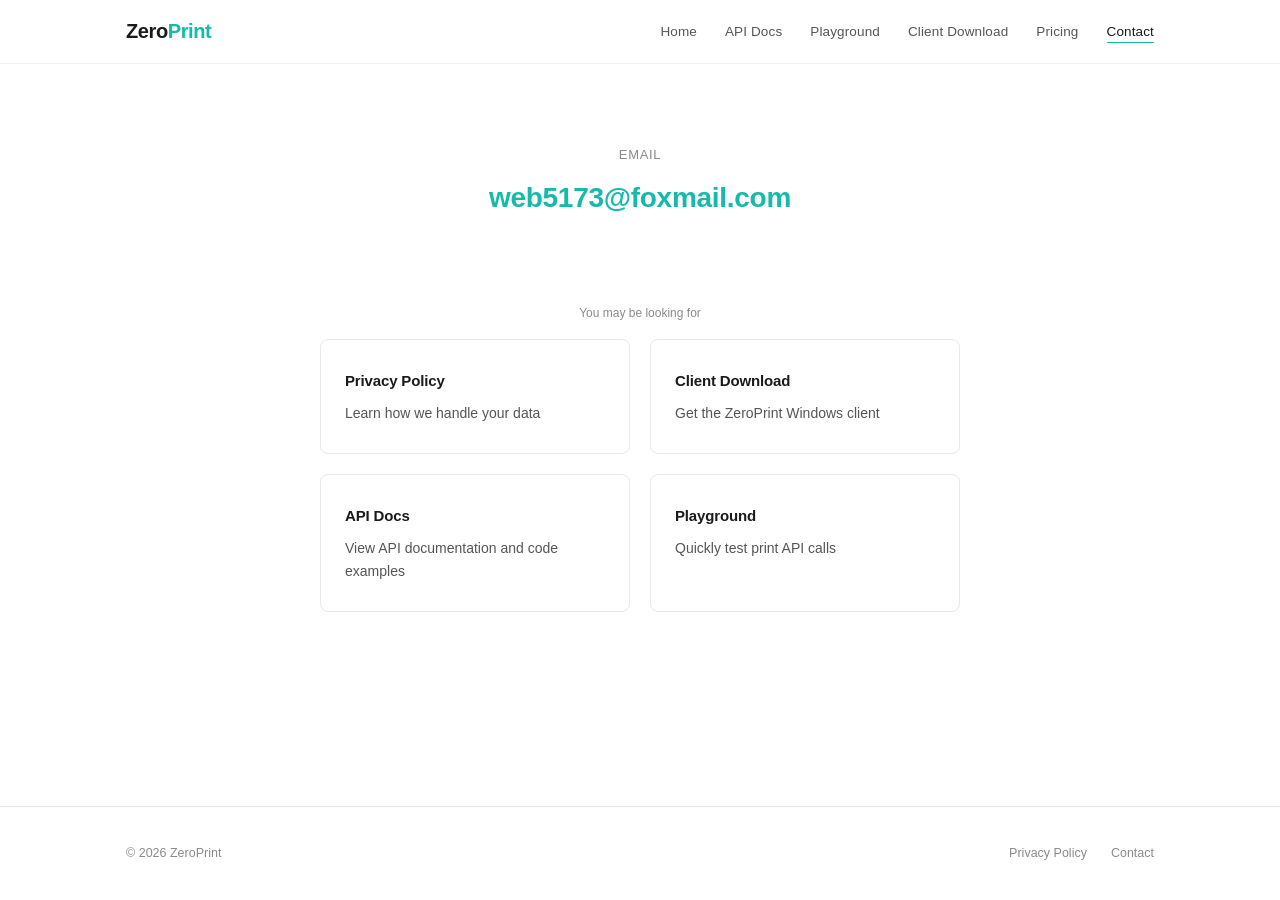
==== contact.html @ 15304c72 "Add files via upload" ====
﻿<!DOCTYPE html>
<html lang="en">
<head>
  <meta charset="UTF-8">
  <meta name="viewport" content="width=device-width, initial-scale=1.0">
  <title>Contact — ZeroPrint</title>
  <meta name="description" content="How to contact the ZeroPrint team? Email web5173@foxmail.com for technical support or enterprise custom solutions.">
  <meta property="og:title" content="Contact — ZeroPrint">
  <meta property="og:description" content="How to contact the ZeroPrint team? Email web5173@foxmail.com for technical support or enterprise custom solutions.">
  <meta property="og:type" content="website">
  <meta property="og:url" content="https://webappprint.com/contact.html">
  <meta property="og:site_name" content="ZeroPrint">
  <meta property="og:locale" content="en_US">
  <link rel="canonical" href="https://webappprint.com/contact.html">
  <meta name="keywords" content="ZeroPrint contact, cloud printing inquiry, print technical support">
  <link rel="stylesheet" href="style.css">
  <script type="application/ld+json">
  {
    "@context": "https://schema.org",
    "@type": "ContactPage",
    "name": "Contact — ZeroPrint",
    "url": "https://webappprint.com/contact.html",
    "description": "Contact the ZeroPrint team for technical support or enterprise custom solutions. web5173@foxmail.com.",
    "mainEntity": {
      "@type": "Organization",
      "name": "ZeroPrint",
      "url": "https://webappprint.com/",
      "contactPoint": {
        "@type": "ContactPoint",
        "contactType": "customer support",
        "availableLanguage": ["English"],
        "url": "https://webappprint.com/contact.html"
      }
    }
  }
  </script>
  <link rel="icon" href="favicon.png" type="image/png">
</head>
<body>

<nav class="nav" id="nav">
  <div class="nav-inner">
    <a href="index.html" class="nav-logo">Zero<span>Print</span></a>
    <button class="nav-toggle" id="navToggle" aria-label="Menu">
      <span></span><span></span><span></span>
    </button>
    <ul class="nav-links" id="navLinks">
      <li><a href="index.html">Home</a></li>
      <li><a href="docs.html">API Docs</a></li>
      <li><a href="playground.html">Playground</a></li>
      <li><a href="download.html">Client Download</a></li>
      <li><a href="pricing.html">Pricing</a></li>
      <li><a href="contact.html" class="active">Contact</a></li>
    </ul>
  </div>
</nav>

<main>
  <div class="container">
    <div style="max-width:640px;margin:0 auto;text-align:center;" class="fade-up">
      <div style="padding:80px 24px 48px;" class="contact-email">
        <p style="font-size:13px;color:var(--ink-3);margin-bottom:8px;letter-spacing:.05em;text-transform:uppercase;">Email</p>
        <p style="font-size:28px;font-weight:600;font-family:var(--font-en);color:var(--accent);letter-spacing:-.01em;">web5173@foxmail.com</p>
      </div>
    </div>
    <div style="max-width:640px;margin:32px auto 0;" class="fade-up">
      <p style="font-size:12px;color:var(--ink-3);text-align:center;margin-bottom:16px;">You may be looking for</p>
      <div class="cards cards-2">
        <a href="privacy.html" class="card" style="display:block;">
          <h3>Privacy Policy</h3>
          <p>Learn how we handle your data</p>
        </a>
        <a href="download.html" class="card" style="display:block;">
          <h3>Client Download</h3>
          <p>Get the ZeroPrint Windows client</p>
        </a>
        <a href="docs.html" class="card" style="display:block;">
          <h3>API Docs</h3>
          <p>View API documentation and code examples</p>
        </a>
        <a href="playground.html" class="card" style="display:block;">
          <h3>Playground</h3>
          <p>Quickly test print API calls</p>
        </a>
      </div>
    </div>
    <div style="height:80px;"></div>
  </div>
</main>

<footer>
  <div class="footer-inner">
    <span>&copy; 2026 ZeroPrint</span>
    <div class="footer-links">
      <a href="privacy.html">Privacy Policy</a>
      <a href="contact.html">Contact</a>
    </div>
  </div>
</footer>

<script>
const io = new IntersectionObserver((entries) => {
  entries.forEach(e => { if (e.isIntersecting) { e.target.classList.add('visible'); io.unobserve(e.target); } });
}, { threshold: 0.15 });
document.querySelectorAll('.fade-up').forEach(el => io.observe(el));
window.addEventListener('scroll', () => { document.getElementById('nav').classList.toggle('scrolled', window.scrollY > 10); });
document.getElementById('navToggle').addEventListener('click', () => { document.getElementById('navLinks').classList.toggle('open'); });
</script>

</body>
</html>
---- style.css ----
﻿/* ── Design Tokens ── */
:root {
  --bg: #ffffff;
  --bg-alt: #f7f8fa;
  --surface: #ffffff;
  --ink: #1a1a1a;
  --ink-2: #555;
  --ink-3: #8a8a8a;
  --accent: #16baaa;
  --accent-hover: #13a096;
  --accent-soft: rgba(22,186,170,.07);
  --border: #e8e8e8;
  --border-light: #f0f0f0;
  --code-bg: #1c1c1e;
  --code-text: #e4e4e7;
  --nav-h: 64px;
  --max-w: 1100px;
  --max-w-narrow: 720px;
  --radius: 3px;
  --font-en: -apple-system, BlinkMacSystemFont, 'Segoe UI', sans-serif;
  --font-body: -apple-system, BlinkMacSystemFont, 'Segoe UI', sans-serif;
  --font-mono: 'SF Mono', 'Menlo', 'Monaco', 'Consolas', 'Courier New', monospace;
}

/* ── Reset ── */
*,*::before,*::after { margin:0; padding:0; box-sizing:border-box; }
html { scroll-behavior: smooth; -webkit-font-smoothing: antialiased; -moz-osx-font-smoothing: grayscale; }
:target { scroll-margin-top: calc(var(--nav-h) + 16px); }
body {
  font-family: var(--font-body);
  font-size: 15.5px;
  line-height: 1.72;
  color: var(--ink);
  background: var(--bg);
  display: flex;
  flex-direction: column;
  min-height: 100vh;
}
a { color: inherit; text-decoration: none; }
img { display: block; max-width: 100%; }
button { font: inherit; cursor: pointer; border: none; background: none; }
ul { list-style: none; }

/* ── Nav ── */
.nav {
  position: fixed; top: 0; left: 0; right: 0; z-index: 100;
  height: var(--nav-h);
  background: rgba(255,255,255,.88);
  backdrop-filter: blur(16px); -webkit-backdrop-filter: blur(16px);
  border-bottom: 1px solid var(--border-light);
  transition: box-shadow .3s;
}
.nav.scrolled { box-shadow: 0 1px 16px rgba(0,0,0,.05); }
.nav-inner {
  max-width: var(--max-w); margin: 0 auto;
  padding: 0 36px; height: 100%;
  display: flex; align-items: center; justify-content: space-between;
}
.nav-logo {
  font-family: var(--font-en);
  font-size: 20px; font-weight: 700;
  letter-spacing: -.02em; color: var(--ink);
}
.nav-logo span { color: var(--accent); }
.nav-links {
  display: flex; align-items: center; gap: 28px;
  list-style: none;
}
.nav-links a {
  font-size: 13.5px; font-weight: 500;
  color: var(--ink-2); letter-spacing: .01em;
  transition: color .2s; position: relative;
}
.nav-links a:hover { color: var(--ink); }
.nav-links a.active { color: var(--ink); }
.nav-links a.active::after {
  content: ''; position: absolute;
  bottom: -4px; left: 0; right: 0;
  height: 1.5px; background: var(--accent); border-radius: 1px;
}

/* Mobile toggle */
.nav-toggle {
  display: none; flex-direction: column; gap: 5px;
  cursor: pointer; background: none; border: none; padding: 4px;
}
.nav-toggle span {
  display: block; width: 20px; height: 2px;
  background: var(--ink); border-radius: 2px; transition: all .3s;
}

/* ── Layout ── */
html.home { scroll-snap-type: y mandatory; }
main { padding-top: var(--nav-h); flex: 1 0 auto; }
.container { max-width: var(--max-w); margin: 0 auto; padding: 0 36px; }
.narrow { max-width: var(--max-w-narrow); margin: 0 auto; padding: 0 36px; }
.text-center { text-align: center; }

/* ── Section ── */
.section { padding: 96px 0; }
.section-sm { padding: 64px 0; }
.snap {
  min-height: calc(100vh - var(--nav-h));
  display: flex; align-items: center;
  scroll-snap-align: start;
  scroll-margin-top: var(--nav-h);
  padding: 0 !important;
}
.snap > .container { width: 100%; }
.section-label {
  font-family: var(--font-en);
  font-size: 11px; font-weight: 600;
  letter-spacing: .12em; text-transform: uppercase;
  color: var(--accent); margin-bottom: 14px;
}
.section-title {
  font-family: var(--font-en);
  font-size: 28px; font-weight: 700;
  letter-spacing: -.02em; line-height: 1.3;
  margin-bottom: 14px;
}
.section-desc {
  font-size: 15px; color: var(--ink-2);
  max-width: 520px; line-height: 1.7;
}

/* ── Hero ── */
.hero {
  min-height: calc(100vh - var(--nav-h));
  display: flex; align-items: center;
  position: relative; overflow: hidden;
  scroll-snap-align: start;
  scroll-margin-top: var(--nav-h);
}
.hero::before {
  content: ''; position: absolute;
  top: -30%; right: -15%; width: 600px; height: 600px;
  background: radial-gradient(circle, var(--accent-soft) 0%, transparent 70%);
  pointer-events: none;
}
.hero-content { position: relative; z-index: 1; padding: 60px 0; }
.hero h1 {
  font-family: var(--font-en);
  font-size: clamp(38px, 5.5vw, 56px);
  font-weight: 700; line-height: 1.18;
  letter-spacing: -.02em; margin-bottom: 22px;
  max-width: 620px;
}
.hero h1 .accent { color: var(--accent); }
.hero-tag {
  display: inline-block; font-size: 12px; font-weight: 500;
  color: var(--accent); background: var(--accent-soft);
  padding: 4px 14px; border-radius: 20px; margin-bottom: 18px;
}
.hero-sub {
  font-size: 16px; color: var(--ink-2);
  max-width: 480px; line-height: 1.75; margin-bottom: 36px;
}
.hero-actions { display: flex; gap: 12px; flex-wrap: wrap; }

/* ── Value Full ── */
.value-full {
  min-height: calc(100vh - var(--nav-h));
  display: flex; align-items: center;
  position: relative; overflow: hidden;
  scroll-snap-align: start;
  scroll-margin-top: var(--nav-h);
}
.value-full-inner {
  display: grid;
  grid-template-columns: 1fr 1fr;
  gap: 48px;
  align-items: center;
  width: 100%;
}
.value-full-reverse {
  direction: rtl;
}
.value-full-reverse > * {
  direction: ltr;
}
.value-full-text h2 {
  font-family: var(--font-en);
  font-size: clamp(32px, 4.5vw, 48px);
  font-weight: 700; line-height: 1.18;
  letter-spacing: -.02em; margin-bottom: 22px;
}
.value-full-text p {
  font-size: 16px; color: var(--ink-2);
  line-height: 1.75;
}
.value-full-tag {
  display: inline-block; font-size: 12px; font-weight: 500;
  color: var(--accent); background: var(--accent-soft);
  padding: 4px 14px; border-radius: 20px; margin-bottom: 18px;
}
.value-full-note {
  margin-top: 20px;
  font-size: 13.5px;
  color: var(--ink-3);
}
.value-full-visual {
  display: flex; align-items: center; justify-content: center;
  min-width: 0;
}

/* ── Buttons ── */
.btn {
  display: inline-flex; align-items: center; gap: 6px;
  padding: 11px 26px; font-size: 14px; font-weight: 500;
  border-radius: var(--radius); transition: all .2s; letter-spacing: .01em;
}
.btn-primary { background: var(--ink); color: var(--bg); }
.btn-primary:hover { background: #333; transform: translateY(-1px); }
.btn-outline { border: 1px solid var(--border); color: var(--ink); background: transparent; }
.btn-outline:hover { border-color: var(--ink); }
.btn-accent { background: var(--accent); color: #fff; }
.btn-accent:hover { background: var(--accent-hover); }
.btn-secondary { background: var(--bg-alt); color: var(--ink); }
.btn-secondary:hover { background: #ecedf0; transform: translateY(-1px); }

/* ── Cards ── */
.cards { display: grid; gap: 20px; }
.cards-3 { grid-template-columns: repeat(3, 1fr); }
.cards-2 { grid-template-columns: repeat(2, 1fr); }
.card {
  padding: 28px 24px;
  border: 1px solid var(--border); border-radius: 8px;
  background: var(--surface);
  transition: border-color .2s, box-shadow .2s;
}
.card:hover { border-color: #ccc; box-shadow: 0 2px 20px rgba(0,0,0,.04); }
.card-icon {
  width: 40px; height: 40px;
  display: flex; align-items: center; justify-content: center;
  border-radius: 10px; background: var(--accent-soft); color: var(--accent);
  font-size: 15px; font-weight: 700; margin-bottom: 16px;
  font-family: var(--font-en);
}
.card h3 { font-size: 15px; font-weight: 600; margin-bottom: 8px; letter-spacing: -.01em; }
.card p { font-size: 14px; color: var(--ink-2); line-height: 1.65; }

/* ── Steps ── */
.steps { display: flex; gap: 48px; counter-reset: step; }
.step { flex: 1; position: relative; counter-increment: step; }
.step::before {
  content: counter(step, decimal-leading-zero);
  font-family: var(--font-en); font-size: 36px; font-weight: 300;
  color: var(--border); line-height: 1; margin-bottom: 14px; display: block;
}
.step h3 { font-size: 15px; font-weight: 600; margin-bottom: 8px; }
.step p { font-size: 14px; color: var(--ink-2); line-height: 1.65; }

/* ── Flow Diagram ── */
.flow {
  display: flex; align-items: flex-start; justify-content: center;
  gap: 0; flex-wrap: wrap;
}
.flow-step { text-align: center; padding: 20px 16px; min-width: 130px; }
.flow-step-num {
  width: 44px; height: 44px; border-radius: 50%;
  display: flex; align-items: center; justify-content: center;
  margin: 0 auto 12px;
  background: var(--ink); color: var(--bg);
  font-family: var(--font-en); font-size: 15px; font-weight: 600;
}
.flow-step h4 { font-size: 14px; font-weight: 600; margin-bottom: 4px; }
.flow-step p { font-size: 13px; color: var(--ink-3); line-height: 1.5; }
.flow-arrow {
  font-size: 18px; color: var(--border); padding: 28px 6px 0;
}

/* Step number in cards */
.step-num {
  width: 44px; height: 44px; border-radius: 50%;
  display: flex; align-items: center; justify-content: center;
  margin: 0 auto 16px;
  background: var(--border-light); color: var(--ink-3);
  font-family: var(--font-en); font-size: 15px; font-weight: 600;
}

/* ── Feature Row ── */
.feature-row {
  display: grid; grid-template-columns: 1fr 1fr;
  gap: 56px; align-items: center;
}
.feature-text h2 { margin-bottom: 14px; }
.feature-text p { margin-bottom: 20px; color: var(--ink-2); line-height: 1.75; }
.feature-list { display: flex; flex-direction: column; gap: 10px; }
.feature-list li {
  display: flex; align-items: flex-start; gap: 10px;
  font-size: 14px; color: var(--ink-2);
}
.feature-list li::before {
  content: ''; width: 5px; height: 5px; border-radius: 50%;
  background: var(--accent); flex-shrink: 0; margin-top: 8px;
}
.feature-visual {
  background: var(--bg-alt); border: 1px solid var(--border);
  border-radius: 10px; padding: 28px;
}

/* ── Compare Table ── */
.compare-table { width: 100%; border-collapse: collapse; font-size: 13.5px; }
.compare-table th, .compare-table td {
  padding: 10px 14px; text-align: left; border-bottom: 1px solid var(--border-light);
}
.compare-table thead th {
  font-weight: 600; color: var(--ink); border-bottom: 2px solid var(--ink);
  font-size: 12.5px;
}
.compare-table tbody tr:hover { background: var(--accent-soft); }
.highlight-yes { color: var(--accent); font-weight: 600; }
.highlight-no { color: var(--ink-3); }

/* ── Code Block ── */
.code-block {
  background: var(--surface);
  border: 1px solid var(--border);
  border-radius: 6px;
  overflow: hidden;
  font-family: var(--font-mono), monospace;
  font-size: 13px;
  line-height: 1.7;
  min-width: 0;
}
.code-block pre {
  padding: 18px;
  overflow-x: auto;
  color: var(--ink);
  margin: 0;
  min-width: 0;
}
.code-block code {
  font-family: var(--font-mono);
  font-size: 13px;
  color: var(--ink);
}
.code-header {
  display: flex; align-items: center; justify-content: space-between;
  padding: 8px 18px; border-bottom: 1px solid var(--border);
}
.code-lang {
  font-size: 11px; font-weight: 500;
  color: var(--ink-3); text-transform: uppercase; letter-spacing: .08em;
  font-family: var(--font-body);
}
.code-copy {
  font-size: 11px;
  color: var(--ink-3);
  cursor: pointer;
  transition: color .2s;
  background: none;
  border: none;
  font-family: var(--font-body);
}
.code-copy:hover { color: var(--ink); }

/* ── Code Tabs ── */
.code-tabs { margin: 20px 0; }
.code-tab-bar {
  display: flex;
  align-items: center;
  gap: 0;
  border-bottom: 1px solid var(--border);
  padding: 0 4px;
}
.code-tab {
  padding: 9px 16px;
  font-size: 13px;
  font-weight: 500;
  color: var(--ink-3);
  cursor: pointer;
  border: none;
  border-bottom: 2px solid transparent;
  background: none;
  font-family: var(--font-body);
  transition: all .2s;
  margin-bottom: -1px;
}
.code-tab:hover { color: var(--ink); }
.code-tab.active {
  color: var(--accent);
  border-bottom-color: var(--accent);
}
.code-tab-copy {
  margin-left: auto;
  padding: 5px 12px;
  font-size: 12px;
  color: var(--ink-3);
  cursor: pointer;
  border: none;
  background: none;
  font-family: var(--font-body);
  transition: color .2s;
  border-radius: var(--radius);
}
.code-tab-copy:hover { color: var(--ink); }
.code-tab-panel { display: none; }
.code-tab-panel.active { display: block; }
.code-tab-panel .code-block { border-radius: 0 0 6px 6px; border-top: none; margin: 0; }

/* ── Inline Code ── */
code {
  font-family: var(--font-mono); font-size: .88em;
  background: var(--bg-alt); padding: 2px 6px;
  border-radius: 3px; color: var(--accent);
}

/* ── Table ── */
.table-wrap { overflow-x: auto; margin: 24px 0; min-width: 0; }
table { width: 100%; border-collapse: collapse; font-size: 14px; }
thead th {
  text-align: left; font-weight: 600;
  padding: 12px 16px; border-bottom: 2px solid var(--ink);
  font-size: 13px; white-space: nowrap;
}
tbody td { padding: 11px 16px; border-bottom: 1px solid var(--border-light); vertical-align: top; text-align: left; }
tbody tr:hover { background: var(--accent-soft); }

/* ── Doc Badge ── */
.doc-badge {
  display: inline-block; font-size: 11px; padding: 2px 8px;
  border-radius: 3px; font-weight: 500;
}
.doc-badge-yes { background: rgba(46,125,50,.1); color: #2e7d32; }
.doc-badge-no { background: rgba(230,108,0,.1); color: #c55a00; }

/* ── FAQ / Accordion ── */
.faq-list { max-width: 640px; }
.faq-item { border-bottom: 1px solid var(--border); }
.faq-q {
  width: 100%; text-align: left; padding: 20px 0;
  font-size: 15px; font-weight: 600;
  display: flex; justify-content: space-between; align-items: center; gap: 16px;
  transition: color .2s;
}
.faq-q:hover { color: var(--accent); }
.faq-q::after {
  content: '+'; font-size: 20px; font-weight: 300;
  color: var(--ink-3); flex-shrink: 0; transition: transform .25s;
}
.faq-item.open .faq-q::after { transform: rotate(45deg); }
.faq-a {
  max-height: 0; overflow: hidden;
  transition: max-height .35s ease, padding .35s ease;
}
.faq-item.open .faq-a { max-height: 300px; }
.faq-a-inner { padding: 0 0 20px; font-size: 14px; color: var(--ink-2); line-height: 1.7; }

/* ── Pricing ── */
.pricing-grid { display: grid; grid-template-columns: repeat(4, 1fr); gap: 20px; }
.price-card {
  padding: 36px 28px; border: 1px solid var(--border); border-radius: 8px;
  background: var(--surface); position: relative;
  transition: border-color .2s, box-shadow .2s;
  display: flex; flex-direction: column;
}
.price-card:hover { border-color: #ccc; box-shadow: 0 2px 20px rgba(0,0,0,.04); }
.price-card.featured { border-color: var(--ink); box-shadow: 0 4px 32px rgba(0,0,0,.06); }
.price-badge {
  position: absolute; top: -11px; left: 28px;
  background: var(--accent); color: #fff;
  font-size: 11px; font-weight: 600; padding: 3px 12px;
  border-radius: 3px; letter-spacing: .02em;
}
.price-card h3 { font-size: 16px; font-weight: 600; margin-bottom: 4px; }
.price-amount {
  font-family: var(--font-en); font-size: 28px; font-weight: 600;
  letter-spacing: -.02em; margin-bottom: 4px;
  color: var(--ink);
}
.price-amount small { font-size: 14px; font-weight: 400; color: var(--ink-3); }
.price-card.featured .price-amount { color: var(--accent); }
.price-card.featured .price-amount small { font-size: 16px; }
.price-card .subtitle { font-size: 13px; color: var(--ink-3); margin-bottom: 16px; }
.promo-highlight {
  font-size: 16px;
  font-weight: 700;
  color: var(--accent);
  line-height: 1.6;
  margin-bottom: 24px;
  letter-spacing: -.01em;
}
.price-note { font-size: 13.5px; color: var(--ink-2); margin-bottom: 24px; line-height: 1.65; }
.price-features { list-style: none; margin-bottom: 28px; flex: 1; }
.price-features li {
  padding: 6px 0; font-size: 13.5px;
  display: flex; align-items: center; gap: 10px;
}
.price-features li::before {
  content: ''; width: 5px; height: 5px; border-radius: 50%;
  background: var(--accent); flex-shrink: 0;
}
.price-features li strong { font-weight: 600; }
.price-card .btn { margin-top: auto; }

/* ── Footer ── */
footer { border-top: 1px solid var(--border); padding: 36px 0; margin-top: 0; scroll-snap-align: start; }
.footer-inner {
  max-width: var(--max-w); margin: 0 auto; padding: 0 36px;
  display: flex; justify-content: space-between; align-items: center;
  font-size: 12.5px; color: var(--ink-3);
}
.footer-links { display: flex; gap: 24px; }
.footer-links a { color: var(--ink-3); transition: color .2s; }
.footer-links a:hover { color: var(--ink); }

/* ── Page Header ── */
.page-header {
  padding: 72px 0 48px; border-bottom: 1px solid var(--border); margin-bottom: 56px;
}
.page-header-center { text-align: center; }
.page-header h1 {
  font-family: var(--font-en);
  font-size: clamp(28px, 4vw, 38px); font-weight: 700;
  letter-spacing: -.02em; line-height: 1.25; margin-bottom: 12px;
}
.page-header p { font-size: 15px; color: var(--ink-2); max-width: 480px; line-height: 1.7; }
.page-header-center p { margin: 0 auto; }

/* ─ Doc Content ─ */
.doc-content h2 {
  font-size: 20px; font-weight: 700; margin-top: 48px; margin-bottom: 18px;
  letter-spacing: -.01em; padding-bottom: 12px; border-bottom: 1px solid var(--border);
}
.doc-content h3 { font-size: 16px; font-weight: 600; margin-top: 32px; margin-bottom: 12px; }
.doc-content h4 { font-size: 14px; font-weight: 600; margin-top: 24px; margin-bottom: 10px; }
.doc-content p { margin-bottom: 14px; color: var(--ink-2); }
.doc-content > p { color: var(--ink); }
.doc-content ul, .doc-content ol { margin: 0 0 16px 20px; color: var(--ink-2); }
.doc-content li { margin-bottom: 6px; font-size: 14.5px; }
.doc-content hr { border: none; border-top: 1px solid var(--border); margin: 40px 0; }
.doc-content blockquote {
  border-left: 3px solid var(--accent); padding: 12px 20px; margin: 20px 0;
  background: var(--accent-soft); border-radius: 0 4px 4px 0;
  font-size: 14px; color: var(--ink-2);
}
.doc-content .code-block { margin: 20px 0; }

/* ── Doc Sidebar Layout ── */
.doc-layout {
  display: grid;
  grid-template-columns: 200px minmax(0, 1fr);
  gap: 48px;
  align-items: start;
}
.doc-sidebar {
  position: sticky;
  top: calc(var(--nav-h) + 24px);
}
.doc-sidebar-nav {
  list-style: none;
  display: flex;
  flex-direction: column;
  gap: 2px;
}
.doc-sidebar-nav a {
  display: block;
  padding: 7px 14px;
  font-size: 13px;
  color: var(--ink-3);
  border-radius: var(--radius);
  transition: all .2s;
  border-left: 2px solid transparent;
}
.doc-sidebar-nav a:hover {
  color: var(--ink);
  background: var(--bg-alt);
}
.doc-sidebar-nav a.active {
  color: var(--accent);
  background: var(--accent-soft);
  border-left-color: var(--accent);
  font-weight: 500;
}

/* ── Legal Content ── */
.legal-content h2 { font-size: 18px; font-weight: 600; margin-top: 40px; margin-bottom: 14px; }
.legal-content h3 { font-size: 15px; font-weight: 600; margin-top: 28px; margin-bottom: 10px; }
.legal-content p { margin-bottom: 14px; color: var(--ink-2); font-size: 14.5px; }
.legal-content ul { margin: 0 0 14px 20px; color: var(--ink-2); }
.legal-content li { margin-bottom: 6px; font-size: 14px; }

/* ── Contact ── */
.contact-grid { display: grid; grid-template-columns: 1fr 1fr; gap: 20px; max-width: 640px; }
.contact-card {
  padding: 32px 24px; border: 1px solid var(--border); border-radius: 8px;
  background: var(--surface); text-align: center;
  transition: border-color .2s, box-shadow .2s;
}
.contact-card:hover { border-color: #ccc; box-shadow: 0 2px 20px rgba(0,0,0,.04); }
.contact-card h3 { font-size: 13px; font-weight: 600; color: var(--ink-3); margin-bottom: 8px; letter-spacing: .04em; }
.contact-card .contact-value { font-size: 20px; font-weight: 600; letter-spacing: -.01em; }
.contact-card .contact-value a { transition: color .2s; }
.contact-card .contact-value a:hover { color: var(--accent); }

.contact-item {
  padding: 24px 0; border-bottom: 1px solid var(--border-light);
}
.contact-item:first-child { border-top: 1px solid var(--border-light); }
.contact-label {
  font-size: 11px; font-weight: 600; letter-spacing: .1em;
  text-transform: uppercase; color: var(--ink-3); margin-bottom: 8px;
}

/* ── Download ── */
.download-box {
  display: inline-flex; align-items: center; gap: 24px;
  border-radius: 12px;
  padding: 28px 36px;
  transition: border-color .2s, box-shadow .2s;
}
.download-box:hover { border-color: #ccc; box-shadow: 0 4px 20px rgba(0,0,0,.05); }
.download-box-icon {
  width: 48px; height: 48px;
  object-fit: contain;
}
.download-card {
  cursor: pointer;
  transition: border-color .2s, box-shadow .2s;
}
.download-card:hover { border-color: #ccc; box-shadow: 0 4px 20px rgba(0,0,0,.06); }
.download-card:hover .download-box-icon { opacity: .85; }
.download-card h3 { color: var(--ink); }

/* ── Animations ── */
.fade-up {
  opacity: 0; transform: translateY(20px);
  transition: opacity .6s ease, transform .6s ease;
}
.fade-up.visible { opacity: 1; transform: none; }
.delay-1 { transition-delay: .1s; }
.delay-2 { transition-delay: .2s; }
.delay-3 { transition-delay: .3s; }

/* ── Divider ── */
.divider { width: 40px; height: 2px; background: var(--border); margin: 48px 0; }

/* ── Responsive ── */
@media (max-width: 768px) {
  html.home { scroll-snap-type: none; }
  .architecture-svg-wrap {
    overflow-x: auto;
    -webkit-overflow-scrolling: touch;
    max-width: 100%;
  }
  .architecture-svg-wrap svg {
    min-width: 720px;
    height: auto;
  }
  .flow { display: grid; grid-template-columns: 1fr 1fr; gap: 16px; }
  .flow-arrow { display: none; }
  .flow-step { padding: 16px 8px; }
  .nav-links {
    display: none; position: absolute; top: var(--nav-h); left: 0; right: 0;
    background: var(--bg); flex-direction: column;
    padding: 12px 36px 20px; gap: 12px;
    border-bottom: 1px solid var(--border);
    box-shadow: 0 4px 16px rgba(0,0,0,.06);
  }
  .nav-links.open { display: flex; }
  .nav-toggle { display: flex; }
  .cards-3, .pricing-grid { grid-template-columns: 1fr; }
  .cards-2 { grid-template-columns: 1fr; }
  .steps { flex-direction: column; gap: 32px; }
  .feature-row { grid-template-columns: 1fr; gap: 32px; }
  .feature-visual { background: none; border: none; padding: 0; }
  .hero h1 { font-size: 30px; }
  .hero-sub { max-width: 100%; }
  .section { padding: 64px 0; }
  .contact-grid { grid-template-columns: 1fr; }
  .footer-inner { flex-direction: column; gap: 16px; text-align: center; }
  .container, .narrow { padding: 0 20px; }
  .nav-inner { padding: 0 20px; }
  .compare-table { font-size: 12px; }
  .compare-table th, .compare-table td { padding: 8px 6px; }
  .table-wrap { overflow-x: auto; -webkit-overflow-scrolling: touch; }
  .doc-layout { grid-template-columns: 1fr; gap: 0; }
  .doc-sidebar { display: none; }
  .doc-content pre, .doc-content code { white-space: pre-wrap; word-break: break-all; }
  .doc-content table { table-layout: fixed; }
  .doc-content td, .doc-content th { word-break: break-word; }
  .value-full { min-height: calc(100vh - var(--nav-h)); scroll-snap-align: start; }
  .contact-email { padding: 80px 24px 48px; }
  .value-full-inner { grid-template-columns: 1fr; gap: 32px; text-align: left; }
  .value-full-reverse { direction: ltr; }
  .value-full-text h2 { font-size: 28px; }
  .value-full-text p { max-width: 100%; }
  .value-full-tag { margin-bottom: 12px; }
  .value-full-visual { justify-content: flex-start; }
  .value-full-visual .feature-list { text-align: left; display: flex; flex-direction: column; gap: 10px; }
  .download-box { padding: 20px 16px; gap: 16px; }
  .page-header h1 { font-size: 28px; }
  .promo-highlight { font-size: 13px; }
}
@media (max-width: 480px) {
  .hero-actions { flex-direction: column; }
  .btn { width: 100%; justify-content: center; }
}
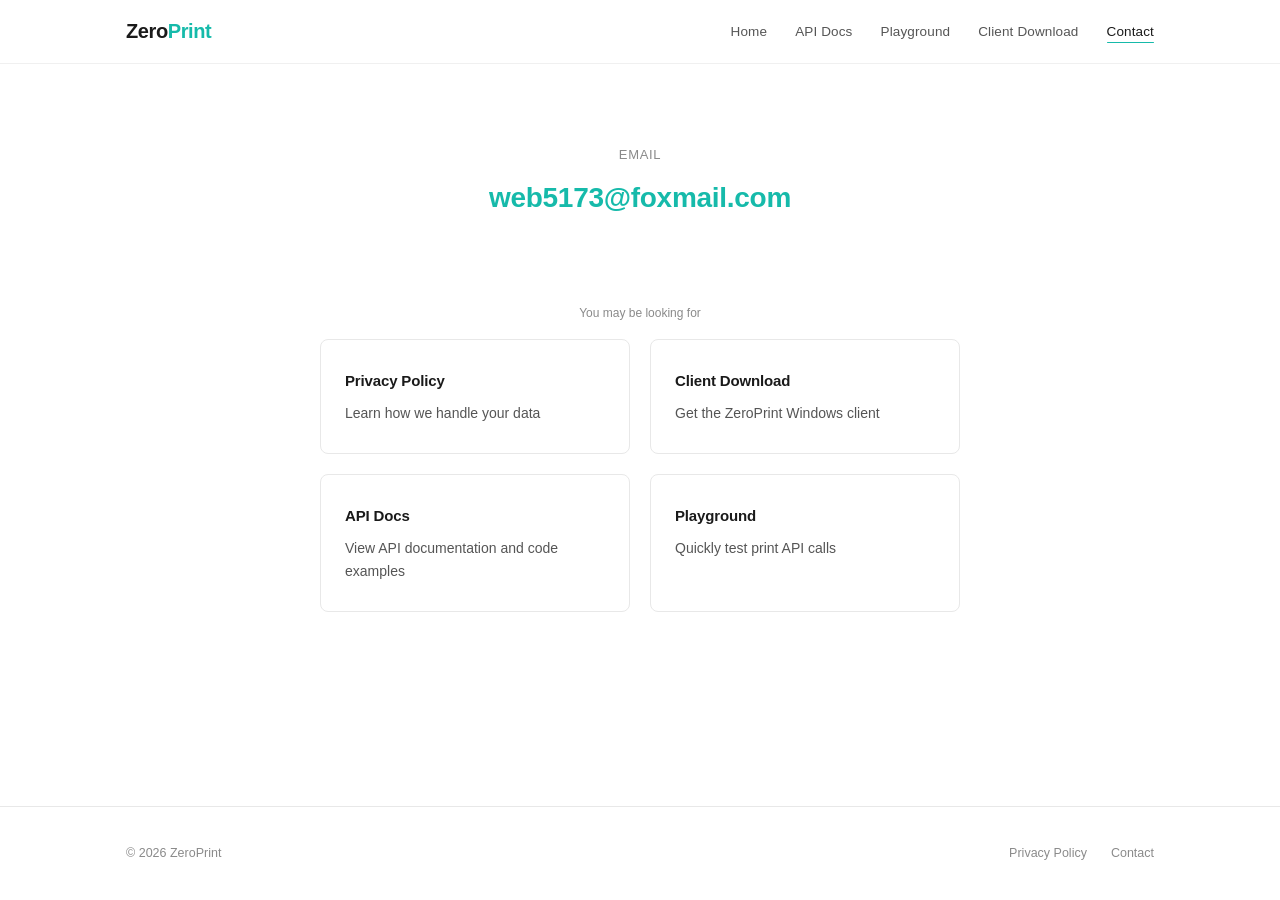
==== commit ea91bc70: "去除价格页及价格相关内容 去除价格页及价格相关内容" ====
--- a/contact.html
+++ b/contact.html
@@ -11,9 +11,16 @@
   <meta property="og:url" content="https://webappprint.com/contact.html">
   <meta property="og:site_name" content="ZeroPrint">
   <meta property="og:locale" content="en_US">
+  <meta property="og:image" content="https://webappprint.com/favicon.png">
+  <meta property="og:image:secure_url" content="https://webappprint.com/favicon.png">
+  <meta property="og:image:type" content="image/png">
+  <meta property="og:image:alt" content="ZeroPrint">
   <link rel="canonical" href="https://webappprint.com/contact.html">
+  <link rel="alternate" hreflang="zh-CN" href="https://webappprint.cn/contact.html">
+  <link rel="alternate" hreflang="en" href="https://webappprint.com/contact.html">
+  <link rel="alternate" hreflang="x-default" href="https://webappprint.com/contact.html">
   <meta name="keywords" content="ZeroPrint contact, cloud printing inquiry, print technical support">
-  <link rel="stylesheet" href="style.css">
+  <link rel="stylesheet" href="style.css?v=2026081418">
   <script type="application/ld+json">
   {
     "@context": "https://schema.org",
@@ -40,16 +47,15 @@
 
 <nav class="nav" id="nav">
   <div class="nav-inner">
-    <a href="index.html" class="nav-logo">Zero<span>Print</span></a>
+    <a href="/" class="nav-logo">Zero<span>Print</span></a>
     <button class="nav-toggle" id="navToggle" aria-label="Menu">
       <span></span><span></span><span></span>
     </button>
     <ul class="nav-links" id="navLinks">
-      <li><a href="index.html">Home</a></li>
+      <li><a href="/">Home</a></li>
       <li><a href="docs.html">API Docs</a></li>
       <li><a href="playground.html">Playground</a></li>
       <li><a href="download.html">Client Download</a></li>
-      <li><a href="pricing.html">Pricing</a></li>
       <li><a href="contact.html" class="active">Contact</a></li>
     </ul>
   </div>
@@ -108,4 +114,4 @@
 </script>
 
 </body>
-</html>+</html>
--- a/style.css
+++ b/style.css
@@ -79,6 +79,11 @@
   height: 1.5px; background: var(--accent); border-radius: 1px;
 }
 
+.faq-link {
+  color: var(--accent);
+  font-weight: 500;
+}
+
 /* Mobile toggle */
 .nav-toggle {
   display: none; flex-direction: column; gap: 5px;
@@ -291,6 +296,7 @@
   display: flex; align-items: flex-start; gap: 10px;
   font-size: 14px; color: var(--ink-2);
 }
+.feature-list li strong { white-space: nowrap; }
 .feature-list li::before {
   content: ''; width: 5px; height: 5px; border-radius: 50%;
   background: var(--accent); flex-shrink: 0; margin-top: 8px;
@@ -335,6 +341,15 @@
   font-family: var(--font-mono);
   font-size: 13px;
   color: var(--ink);
+}
+/* Prism 高亮：代码区深色（VS Code 风格） */
+.code-block pre.language-js {
+  background: #1e1e1e;
+  color: #d4d4d4;
+}
+.code-block pre.language-js code {
+  background: none;
+  text-shadow: none;
 }
 .code-header {
   display: flex; align-items: center; justify-content: space-between;
@@ -447,53 +462,6 @@
 }
 .faq-item.open .faq-a { max-height: 300px; }
 .faq-a-inner { padding: 0 0 20px; font-size: 14px; color: var(--ink-2); line-height: 1.7; }
-
-/* ── Pricing ── */
-.pricing-grid { display: grid; grid-template-columns: repeat(4, 1fr); gap: 20px; }
-.price-card {
-  padding: 36px 28px; border: 1px solid var(--border); border-radius: 8px;
-  background: var(--surface); position: relative;
-  transition: border-color .2s, box-shadow .2s;
-  display: flex; flex-direction: column;
-}
-.price-card:hover { border-color: #ccc; box-shadow: 0 2px 20px rgba(0,0,0,.04); }
-.price-card.featured { border-color: var(--ink); box-shadow: 0 4px 32px rgba(0,0,0,.06); }
-.price-badge {
-  position: absolute; top: -11px; left: 28px;
-  background: var(--accent); color: #fff;
-  font-size: 11px; font-weight: 600; padding: 3px 12px;
-  border-radius: 3px; letter-spacing: .02em;
-}
-.price-card h3 { font-size: 16px; font-weight: 600; margin-bottom: 4px; }
-.price-amount {
-  font-family: var(--font-en); font-size: 28px; font-weight: 600;
-  letter-spacing: -.02em; margin-bottom: 4px;
-  color: var(--ink);
-}
-.price-amount small { font-size: 14px; font-weight: 400; color: var(--ink-3); }
-.price-card.featured .price-amount { color: var(--accent); }
-.price-card.featured .price-amount small { font-size: 16px; }
-.price-card .subtitle { font-size: 13px; color: var(--ink-3); margin-bottom: 16px; }
-.promo-highlight {
-  font-size: 16px;
-  font-weight: 700;
-  color: var(--accent);
-  line-height: 1.6;
-  margin-bottom: 24px;
-  letter-spacing: -.01em;
-}
-.price-note { font-size: 13.5px; color: var(--ink-2); margin-bottom: 24px; line-height: 1.65; }
-.price-features { list-style: none; margin-bottom: 28px; flex: 1; }
-.price-features li {
-  padding: 6px 0; font-size: 13.5px;
-  display: flex; align-items: center; gap: 10px;
-}
-.price-features li::before {
-  content: ''; width: 5px; height: 5px; border-radius: 50%;
-  background: var(--accent); flex-shrink: 0;
-}
-.price-features li strong { font-weight: 600; }
-.price-card .btn { margin-top: auto; }
 
 /* ── Footer ── */
 footer { border-top: 1px solid var(--border); padding: 36px 0; margin-top: 0; scroll-snap-align: start; }
@@ -661,7 +629,7 @@
   }
   .nav-links.open { display: flex; }
   .nav-toggle { display: flex; }
-  .cards-3, .pricing-grid { grid-template-columns: 1fr; }
+  .cards-3 { grid-template-columns: 1fr; }
   .cards-2 { grid-template-columns: 1fr; }
   .steps { flex-direction: column; gap: 32px; }
   .feature-row { grid-template-columns: 1fr; gap: 32px; }
@@ -676,7 +644,7 @@
   .compare-table { font-size: 12px; }
   .compare-table th, .compare-table td { padding: 8px 6px; }
   .table-wrap { overflow-x: auto; -webkit-overflow-scrolling: touch; }
-  .doc-layout { grid-template-columns: 1fr; gap: 0; }
+  .doc-layout { grid-template-columns: minmax(0, 1fr); gap: 0; }
   .doc-sidebar { display: none; }
   .doc-content pre, .doc-content code { white-space: pre-wrap; word-break: break-all; }
   .doc-content table { table-layout: fixed; }
@@ -692,7 +660,6 @@
   .value-full-visual .feature-list { text-align: left; display: flex; flex-direction: column; gap: 10px; }
   .download-box { padding: 20px 16px; gap: 16px; }
   .page-header h1 { font-size: 28px; }
-  .promo-highlight { font-size: 13px; }
 }
 @media (max-width: 480px) {
   .hero-actions { flex-direction: column; }
